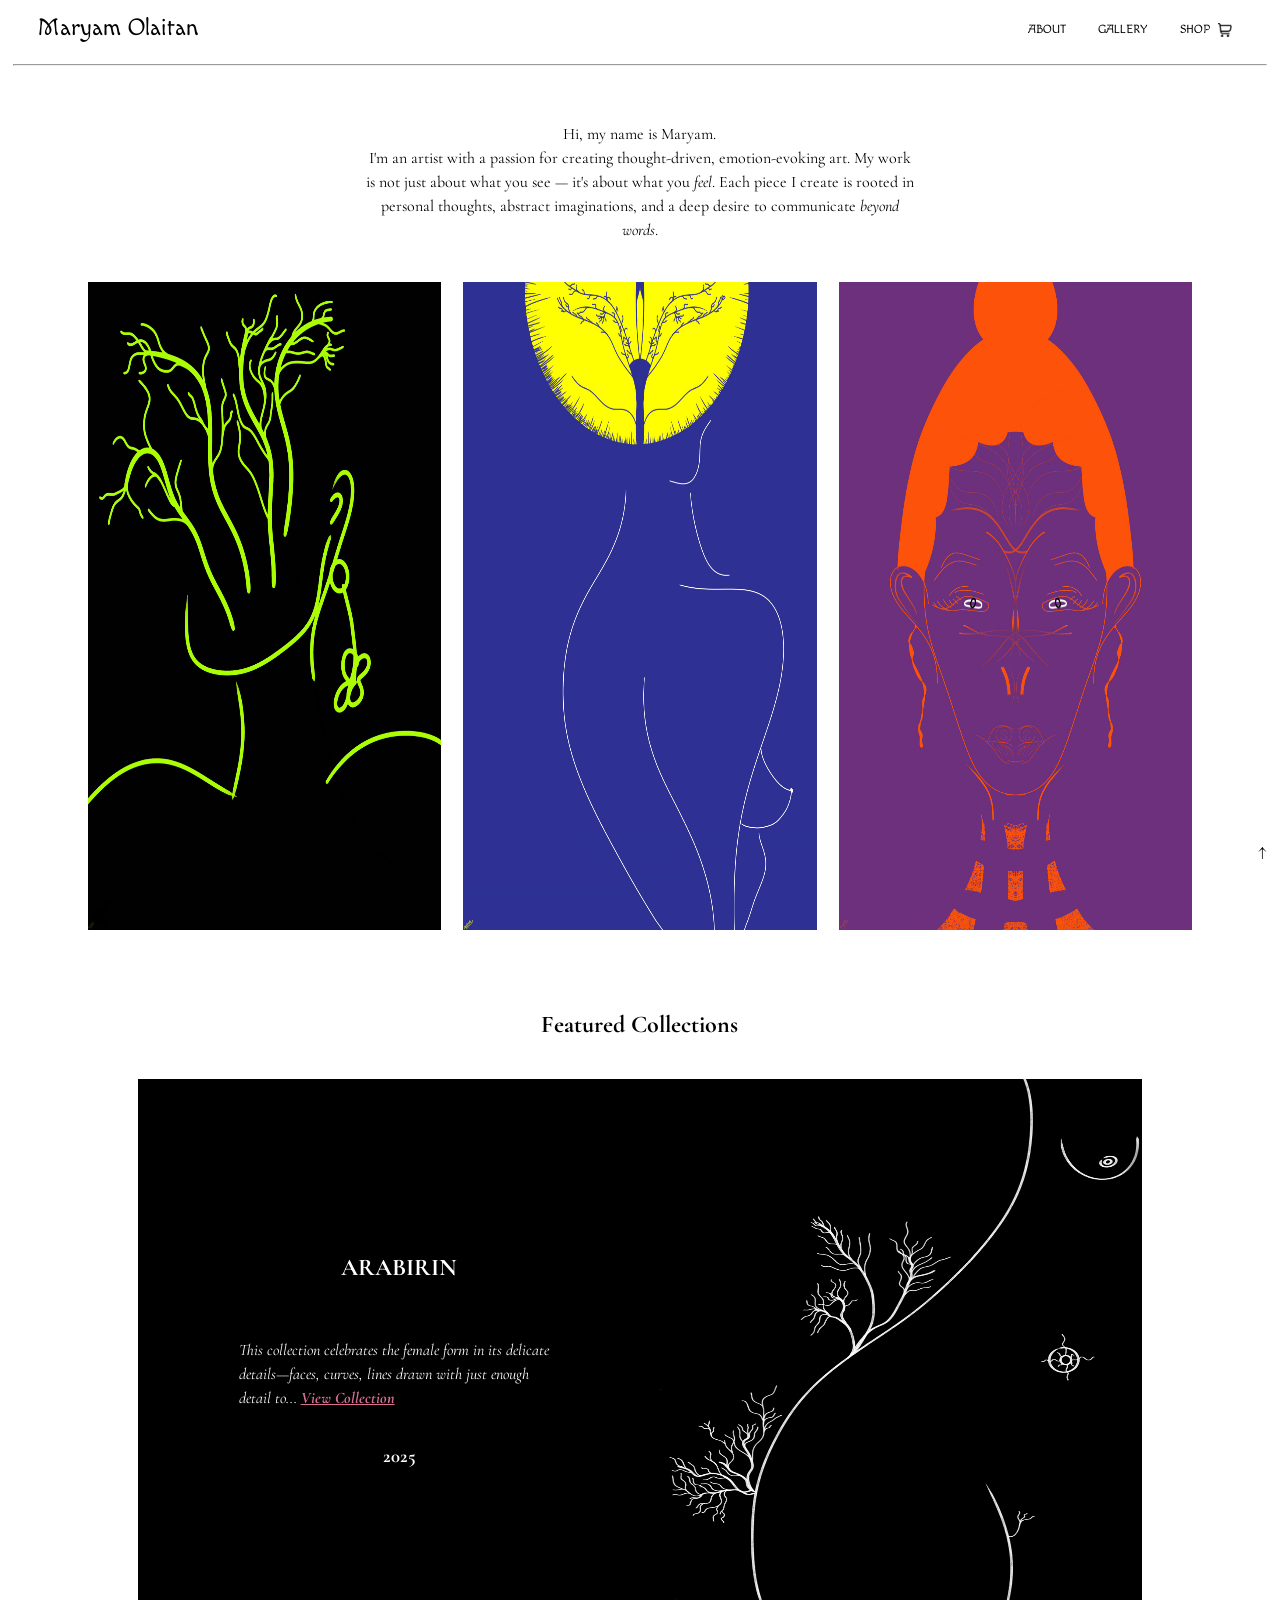
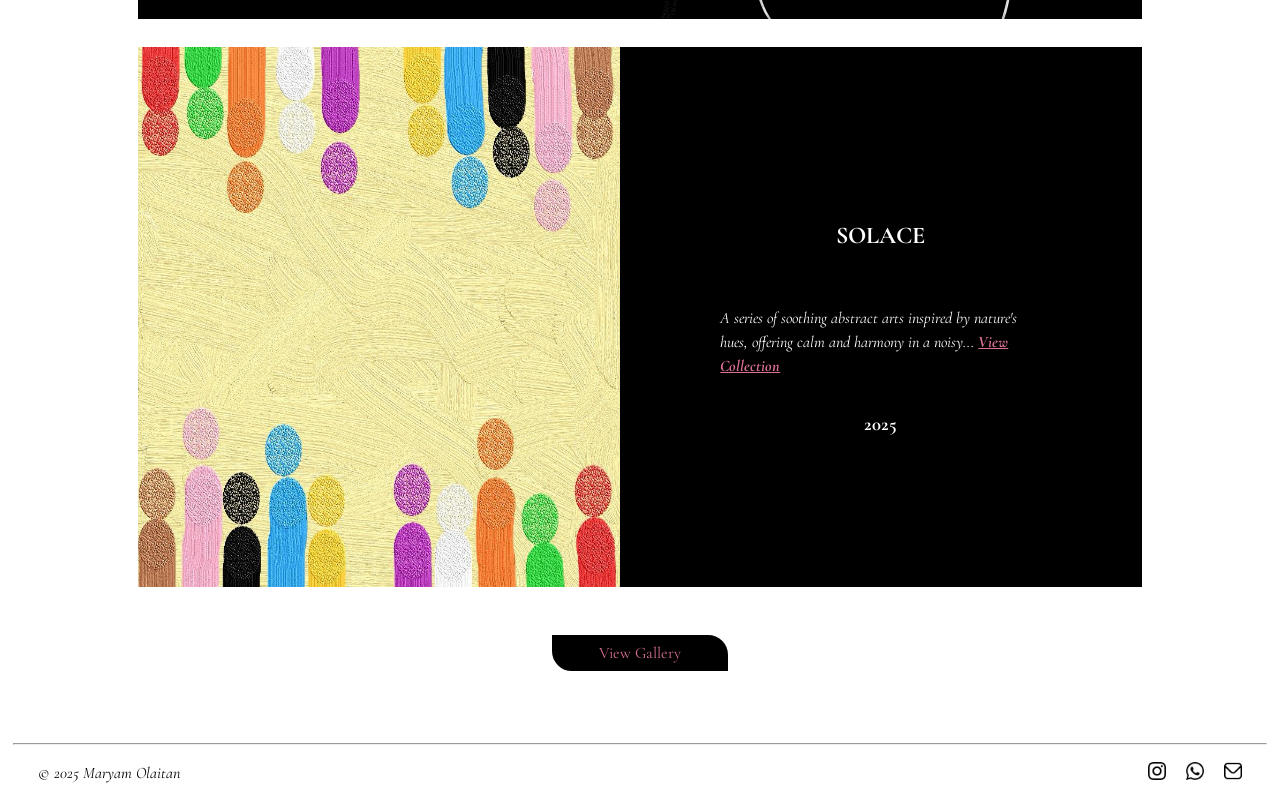
==== index.html @ 12845372 "Add files via upload" ====
<!DOCTYPE html>
<html lang="en">
<head>
    <meta charset="UTF-8">
    <meta name="viewport" content="width=device-width, initial-scale=1.0">
    <meta name="author" content="maryam olaitan">
    <meta name="robots" content="index, follow">
    <meta name="description" content="Maryam Olaitan is a Nigerian contemporary artist known for expressive, emotion-driven abstract artworks. Explore a unique blend of imagination, minimalism, and reflection.">
    <meta name="keywords" content="contemporary art, expressive art, abstract art, Nigerian artist, emotional art, thought-provoking art, Maryam Olaitan art, painting, art gallery Nigeria">
    <meta property="og:type" content="website">
    <meta property="og:title" content="Maryam Olaitan | Expressive & Thought-Provoking Art">
    <meta property="og:description" content="Reflective and emotionally-driven artworks by Lagos-based artist Maryam Olaitan. View abstract digital art that invites personal interpretation.">
    <meta property="og:url" content="https://maryamolaitan.vercel.app">
    <meta property="og:image" content="images/favicon.jpg">
    <meta name="twitter:card" content="summary_large_image">
    <meta name="twitter:title" content="Maryam Olaitan | Expressive & Thought-Provoking Art">
    <meta name="twitter:description" content="Contemporary art by Maryam Olaitan that evokes emotion and reflection.">
    <meta name="twitter:image" content="images/maryam-olaitan-logo.ico">
    <link rel="canonical" href="https://maryamolaitan.vercel.app"/>
    <title>Maryam Olaitan | Nigerian Contemporary Artist</title>
    <link rel="stylesheet" href="style.css">
    <link rel="icon" href="images/maryam-olaitan-logo.ico" type="image/ico">
    <link rel="apple-touch-icon" href="images/maryam-olaitan-logo.ico">
    <script type="application/ld+json">
        {
        "@context": "https://schema.org",
        "@type": "Person",
        "name": "Maryam Olaitan",
        "jobTitle": "Contemporary Artist",
        "url": "https://maryamolaitan.vercel.app",
        "sameAs": [
            "https://www.instagram.com/_maryamolaitan",
            "https://wa.me/2348165536065",
            "mailto:maryamolaitan.m@gmail.com"
        ],
        "image": "https://maryamolaitan.vercel.app/images/maryam-olaitan-logo.ico",
        "description": "Maryam Olaitan is a Lagos-based contemporary artist known for expressive, emotionally rich artworks that inspire deep personal reflection and creative exploration."
        }
    </script>
    <link rel="preconnect" href="https://fonts.googleapis.com">
    <link rel="preconnect" href="https://fonts.gstatic.com" crossorigin>
    <link href="https://fonts.googleapis.com/css2?family=Macondo&display=swap" rel="stylesheet">

    <link rel="preconnect" href="https://fonts.googleapis.com">
    <link rel="preconnect" href="https://fonts.gstatic.com" crossorigin>
    <link href="https://fonts.googleapis.com/css2?family=Cormorant+Garamond:ital,wght@0,300..700;1,300..700&display=swap" rel="stylesheet">
    <meta name="google-site-verification" content="jCi6_Re2JKaOlsRjwWVJISfTvEALxkVdCt9y0InA1Zk"/>
</head>
<body>
    <header>    
        <h1>Maryam Olaitan</h1>
        <nav> 
            <img src="images/menu.png" alt="menu, art sales, website design by Maryam Olaitan" class="menu" onclick="toggleMenu()">
            <ul id="menuList"> 
                <li><a href="about.html">ABOUT</a></li>
                <li><a href="gallery.html">GALLERY</a></li>
                <li><a href="https://paystack.shop/maryamolaitan">SHOP</a></li>
                <li><a href="https://paystack.shop/maryamolaitan"><img src="images/shopping-cart.png" alt="cart icon" class="cart"></a></li>
            </ul>
        </nav>
    </header>
    <hr class="header-hr">
    <main>  
       <div class="up"> 
            <p class="hero"> 
                Hi, my name is Maryam. <br> I'm an artist with a passion for creating thought-driven, emotion-evoking art. My work is not just about what you see — it's about what you <i>feel</i>. Each piece I create is rooted in personal thoughts, abstract imaginations, and a deep desire to communicate <i>beyond words</i>.
            </p>
            <div class="slide-container">
                <div class="slide">
                    <img src="images/arabirin-i-(2025)-artwork-by-maryam-olaitan.jpg" alt="" class="first">
                </div>
                <div class="slide">
                    <img src="images/arabirin-ii-(2025)-artwork-by-maryam-olaitan.jpg" alt=""  class="second">
                </div>
                <div class="slide">
                    <img src="images/arabirin-v-(2025)-artwork-by-maryam-olaitan.jpg" alt="">
                </div>
            </div>
            <div class="tab-container">
                <h2>Featured Collections</h2>
                <div class="tab">
                    <div class="hover-text">
                        <h2>ARABIRIN</h2>
                        <p class="description">This collection celebrates the female form in its delicate details—faces, curves, lines drawn with just enough detail to... <a href="gallery.html#portrait">View Collection</a></p>
                        <h3>2025</h3>
                        </div>
                    <div class="tab-image">    
                        <img src="images/arabirin-iii-(2025)-artwork-by-maryam-olaitan.jpg">
                    </div>
                </div>
                <div class="tab">
                    <div class="tab-image">    
                        <img src="images/solace-i-(2025)-artwork-by-maryam-olaitan.jpg" alt="">
                    </div>
                    <div class="hover-text">
                        <h2>SOLACE</h2>
                        <p class="description">A series of soothing abstract arts inspired by nature's hues, offering calm and harmony in a noisy... <a href="gallery.html#landscape">View Collection</a></p>
                        <h3>2025</h3>
                    </div>
                </div>
                <a href="gallery.html" class="btn">View Gallery</a>
            </div>
        </div>
    </main>
    <a href="#" class="home-btn">↑</a>
    <hr class="footer-hr">
    <footer id="footer">    
        <p>&copy; 2025 Maryam Olaitan</p>
        <div class="icon-container"> 
            <a href="https://instagram.com/_maryamolaitan" aria-label="Instagram" target="_blank"><img src="images/instagram.png" alt="Instagram profile of Maryam Olaitan" class="icon"></a>
            <a href="https://wa.me/2348165536065" aria-label="WhatsApp" target="_blank"><img src="images/whatsapp.png" alt="WhatsApp chat of Maryam Olaitan" class="icon"></a>
            <a href="mailto:maryamolaitan.m@gmail.com" aria-label="Email" target="_blank"><img src="images/email.png" alt="Email address of" class="icon email"></a>
        </div>
    </footer>
    <script>
        let menuList = document.getElementById('menuList')
        menuList.style.maxHeight = '0px'; 
        function toggleMenu() { 
        if(menuList.style.maxHeight == '0px'){menuList.style.maxHeight = '96vh';}
        else{menuList.style.maxHeight = '0px';}
        }
    </script>
    <script defer data-domain="maryamolaitan.vercel.app" src="https://plausible.io/js/script.js"></script>
</body>
</html>
---- style.css ----
html {
    overflow-x: hidden;
}

body {
    background-color: #fff;
    color: #000;
    scroll-behavior: smooth;
    width: 98vw;
    height: fit-content;
    margin: 0 auto;
    scrollbar-width: none;
    font-family: "Cormorant Garamond", serif;
    font-optical-sizing: auto;
    font-style: normal;
}

header {
    width: 96%;
    height: 56px;
    margin: 0 auto;
    padding: 0 8px;
    display: flex;
    flex-flow: row;
    justify-content: space-between;
    align-items: center;
    background-color: #fff;
    top: 0;
    z-index: 1;
    position: sticky;
}

header h1 {
    width: 50%;
    margin: 0 auto;
    display: flex;
    flex-flow: row;
    justify-content: left;
    align-items: center;
    font-size: 24px;
    font-family: "Macondo";
    font-weight: 400;
    font-style: normal;
}

.menu {
    display: none;
}

nav {
    width: 50%;
}

nav ul {   
    display: flex;
    flex-flow: row;
    justify-content: right;
    align-items: center;
}

ul li {
    list-style: none;
    margin-left: 32px;
}

li a {
    font-size: 12px;
    color: #000;
    text-decoration: none;
    font-family: "Macondo";
    font-weight: 400;
    font-style: normal;
}

li a:hover {
    opacity: 60%;
}

li .cart {
    width: 14px;
    height: 14px;
    margin-left: -24px;
    margin-top: 8px;
    animation: cart  4s infinite;
}

@keyframes cart { 
    100% {
        transform: rotate(360deg);
    }
}

nav ul li img:hover {
    animation-play-state: paused;
}

.header-hr {
    top: 56px;
    z-index: 1;
    position: sticky;
}

main {
    width: 100%;
    height: max-content;
    margin: 0 auto;
    margin-bottom: 40px;
    display: flex;
    flex-flow: column;
    justify-content: center;
    align-items: center;
}

.up, .down {
    width: 100%;
    height: max-content;
    margin: 0 auto;
    margin-top: 28px;
    display: flex;
    flex-flow: column;
    align-items: center;
}

.hero {
    width: 44%;
    height: max-content;
    margin: 0 auto;
    margin-top: 20px;
    text-align: center;
}

p {
    line-height: 1.5;
}

.slide-container {
    width: 88%;
    height: max-content;
    margin: 0 auto;
    margin-top: 40px;
    display: flex;
    flex-flow: row;
    justify-content: space-between;
    align-items: center;
}

.slide-container .slide {
    position: relative;
    width: 32%;
    height: 72vh;
}

.slide-container .slide img {
    width: 100%;
    height: 100%;
    margin: auto;
    animation: bottom 2s 1 ease-in-out;
}

@keyframes bottom {
    0% {
        opacity: 10%;
    }
    50% {
        opacity: 50%;
    }
    100% {
        opacity: 100%;
    }
}

.tab-container {
    width: 80%;
    height: max-content;
    margin: 0 auto;
    margin-top: 40px;
    display: flex;
    flex-flow: column;
    align-items: center;
}

.tab-container h2 {
    margin: 40px auto;
}

.tab-container .tab {
    width: 100%;
    height: 60vh;
    margin: 0 auto;
    margin-bottom: 28px;
    display: flex;
    flex-flow: row;
    justify-content: space-between;
    align-items: center;
    background-color: #000;
}

.tab-container .tab .tab-image {
    width: 48%;
    height: 100%;
}

.tab-container .tab .tab-image img {
    width: 100%;
    height: 100%;
}

.tab-container .tab .hover-text {
    width: 32%;
    height: 100%;
    margin: 0 auto;
    display: flex;
    flex-flow: column;
    justify-content: center;
    align-items: center;
    color: #fff;
}

.tab-container .tab .hover-text p {
    font-style: italic;
}

.tab-container .tab .hover-text p a {
    color: #d87093;
    font-weight: 800;
    font-style: oblique;
}

.btn {
    text-decoration: none;
    text-align: center; 
    color: #d87093;
    background-color: #000;
    width: 16%;
    margin: 0 auto;
    margin-top: 20px;
    border: 8px solid #000;
    border-top-right-radius: 20px;
    border-bottom-left-radius: 20px;
}

.btn:hover {
    opacity: 70%;
    transform: scale(1.05);
}

.home-btn {
    position: sticky;
    bottom: 4%;
    left: 100%;
    z-index: 1;
    overflow: hidden;
    font-size: 20px;
    color: #000;
    text-decoration: none;
    scroll-behavior: smooth;
}

footer {
    width: 96%;
    height: 40px;
    margin: 0 auto;
    padding: auto;
    display: flex;
    flex-flow: row;
    justify-content: space-between;
    align-items: center;
    font-size: 16px;
}

footer .icon-container {
    width: fit-content;
    height: 100%;
    display: flex;
    flex-flow: row;
    justify-content: space-evenly;
    align-items: center;
}

footer p {
    font-size: 16px;
    font-style: italic;
}

footer .icon-container .icon {
    width: 18px;
    height: 18px;
    margin-left: 20px;
}

footer .icon-container .icon:hover {
    opacity: 60%;
}

@media screen and (max-width: 821px) {
    .hero {
        width: 60%;
    }

    .slide-container {
        width: 96%;
    }

    .slide-container .slide{
        height: 48vh;
    }

    .tab-container {
        width: 92%;
    }
}
@media screen and (max-width: 768px) {
    header {
        height: 48px;
        padding: 0 8px;
        flex-flow: row;
        justify-content: space-between;
        align-items: center;
        top: 0;
        z-index: 1;
        position: sticky;
        scrollbar-width: none;
    }

    .menu {
        width: 24px;
        height: 24px;
        margin-right: 8px;
        display: flex;
        flex-flow: row;
        float: right;
        cursor: pointer;
    }

    #menuList {
        transition: all 0.25s;
    }

    nav ul {
        width: 96%;
        height: 96vh;
        margin: 0 auto;
        flex-flow: column;
        top: 40px;
        right: 0;
        position: absolute;
        z-index: 1;
        overflow: hidden;
        background-color: #fff;
        display: flex;
        flex-flow: column; 
        justify-content: center;
        align-items: center;
    }

    ul li {
        margin-bottom: 28px;
        margin-left: -20px;
    }

    ul li a {
        color: #000;
    }

    ul .cart {
        margin: 0 auto;
        margin-top: 0;
    }

    .header-hr {
        top: 48px;
    }

    .hero {
        width: 88%;
    }

    .slide-container {
        flex-flow: column;
    }

    .slide-container .slide {
        width: 96%;
        margin-bottom: 8px;
    }
    
    .slide-container .slide img {
        width: 100%;
    }

    .tab-container {
        width: 96%;
    }
        
    .tab-container .tab {
        width: 96%;
        height: max-content;
        margin-bottom: 12px;
        display: flex;
        flex-flow: column;
    }

    .tab-container .tab .tab-image {
        width: 100%;
        height: 100%;
    }

    .tab-container .tab .tab-image img {
        width: 100%;
        height: 100%;
    }

    .tab-container .tab .hover-text {
        width: 88%;
        justify-content: center;
    }

    .tile {
        width: 92%;
        height: max-content;
        display: flex;
        flex-flow: column;
    }

    .tile div {
        width: 100%;
        height: max-content;
        margin-top: 0;
        flex-flow: column;
        justify-content: center;
    }

    .tile div img {
        width: 100%;
        height: 64vh;
        margin: 0 auto;
        margin-bottom: 4px;
    }
}

@media screen and (max-width: 480px) {    
    header h1 {
        font-size: 16px;
    }
    
    header h1, .menu {
        margin-top: 4px;
    }

    .menu {
        width: 16px;
        height: 16px;
    }

    .hero {
        margin-top: 0;
    }

    .slide-container .slide {
        height: 68vh;
    }

    .slide-container .slide .hover-text {
        width: 84%;
    }

    .btn {
        width: 32%;
    }

    footer p {
        font-size: 12px;
    }

    footer .icon-container .icon {
        width: 16px;
        height: 16px;
        margin-left: 12px;
    }
}

@media screen and (max-width: 328px) {
    .slide-container .slide {
        height: 64vh;
    }

    footer .icon-container .icon {
        width: 14px;
        height: 14px;
    }
}
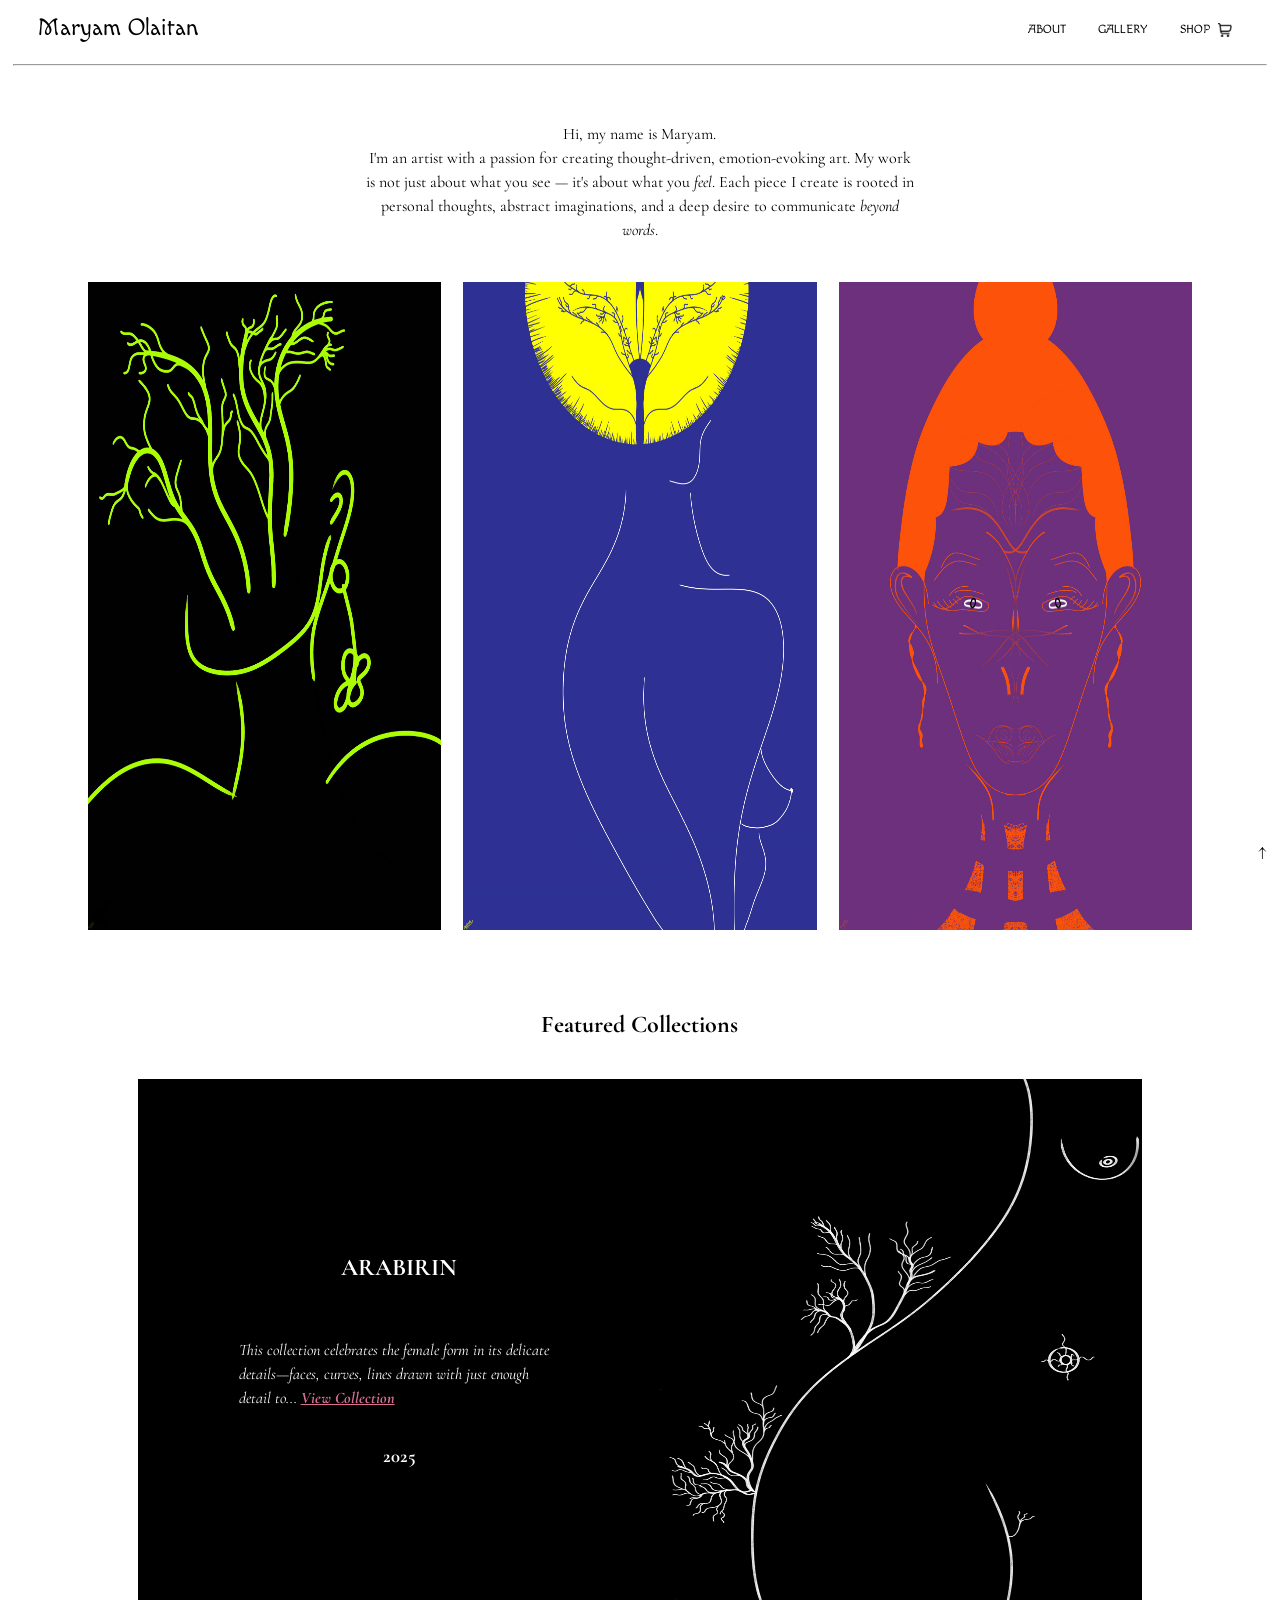
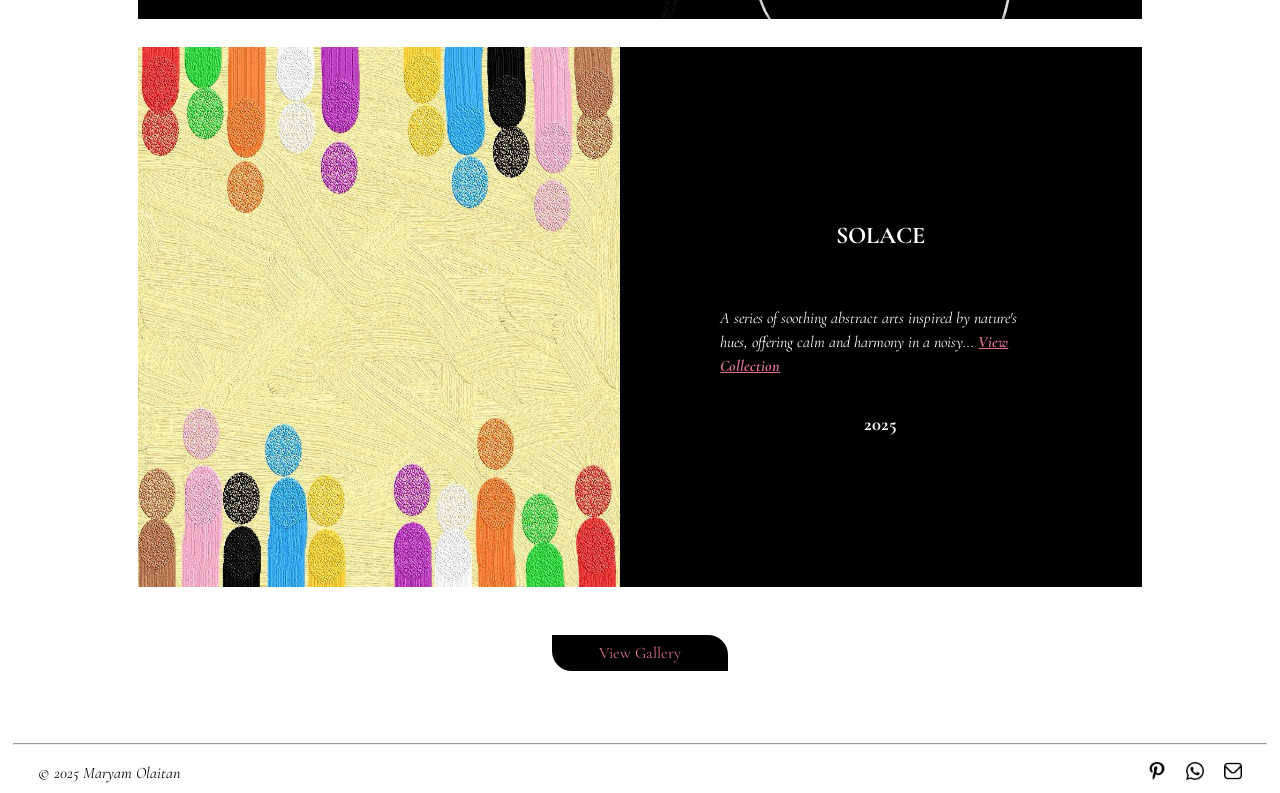
==== commit 84ec608e: "Update index.html" ====
--- a/index.html
+++ b/index.html
@@ -45,6 +45,7 @@
     <link rel="preconnect" href="https://fonts.gstatic.com" crossorigin>
     <link href="https://fonts.googleapis.com/css2?family=Cormorant+Garamond:ital,wght@0,300..700;1,300..700&display=swap" rel="stylesheet">
     <meta name="google-site-verification" content="jCi6_Re2JKaOlsRjwWVJISfTvEALxkVdCt9y0InA1Zk"/>
+    <meta name="google-site-verification" content="3F7-zCLc4ZStGQWOf8-VTvma2lkzkxKAdrXJQoc21-w" />
 </head>
 <body>
     <header>    
@@ -67,13 +68,13 @@
             </p>
             <div class="slide-container">
                 <div class="slide">
-                    <img src="images/arabirin-i-(2025)-artwork-by-maryam-olaitan.jpg" alt="" class="first">
+                    <a href="https://paystack.com/buy/arabirin-i"><img src="images/arabirin-i-(2025)-artwork-by-maryam-olaitan.jpg" alt="arabirin-i (2025) artwork by nmaryam olaitan"></a>
                 </div>
                 <div class="slide">
-                    <img src="images/arabirin-ii-(2025)-artwork-by-maryam-olaitan.jpg" alt=""  class="second">
+                    <a href="https://paystack.com/buy/arabirin-ii"><img src="images/arabirin-ii-(2025)-artwork-by-maryam-olaitan.jpg" alt="arabirin-ii (2025) artwork by maryam olaitan"></a>
                 </div>
                 <div class="slide">
-                    <img src="images/arabirin-v-(2025)-artwork-by-maryam-olaitan.jpg" alt="">
+                    <a href="https://paystack.com/buy/arabirin-v"><img src="images/arabirin-v-(2025)-artwork-by-maryam-olaitan.jpg" alt="arabirin-v (2025) artwork by maryam olaitan"></a>
                 </div>
             </div>
             <div class="tab-container">
@@ -85,12 +86,12 @@
                         <h3>2025</h3>
                         </div>
                     <div class="tab-image">    
-                        <img src="images/arabirin-iii-(2025)-artwork-by-maryam-olaitan.jpg">
+                        <img src="images/arabirin-iii-(2025)-artwork-by-maryam-olaitan.jpg" alt="arabirin-iii (2025) artwork by maryam olaitan">
                     </div>
                 </div>
                 <div class="tab">
                     <div class="tab-image">    
-                        <img src="images/solace-i-(2025)-artwork-by-maryam-olaitan.jpg" alt="">
+                        <img src="images/solace-i-(2025)-artwork-by-maryam-olaitan.jpg" alt="solace-i (2025) artwork by maryam olaitan">
                     </div>
                     <div class="hover-text">
                         <h2>SOLACE</h2>
@@ -107,7 +108,7 @@
     <footer id="footer">    
         <p>&copy; 2025 Maryam Olaitan</p>
         <div class="icon-container"> 
-            <a href="https://instagram.com/_maryamolaitan" aria-label="Instagram" target="_blank"><img src="images/instagram.png" alt="Instagram profile of Maryam Olaitan" class="icon"></a>
+            <a href="https://www.pinterest.com/olaitanmaryamm/" aria-label="Pinterest" target="_blank"><img src="images/pinterest.png" alt="Pinterest profile of Maryam Olaitan, icon by Pixel Perfect (flat icon)" class="icon"></a>
             <a href="https://wa.me/2348165536065" aria-label="WhatsApp" target="_blank"><img src="images/whatsapp.png" alt="WhatsApp chat of Maryam Olaitan" class="icon"></a>
             <a href="mailto:maryamolaitan.m@gmail.com" aria-label="Email" target="_blank"><img src="images/email.png" alt="Email address of" class="icon email"></a>
         </div>
@@ -123,3 +124,7 @@
     <script defer data-domain="maryamolaitan.vercel.app" src="https://plausible.io/js/script.js"></script>
 </body>
 </html>
+
+
+
+
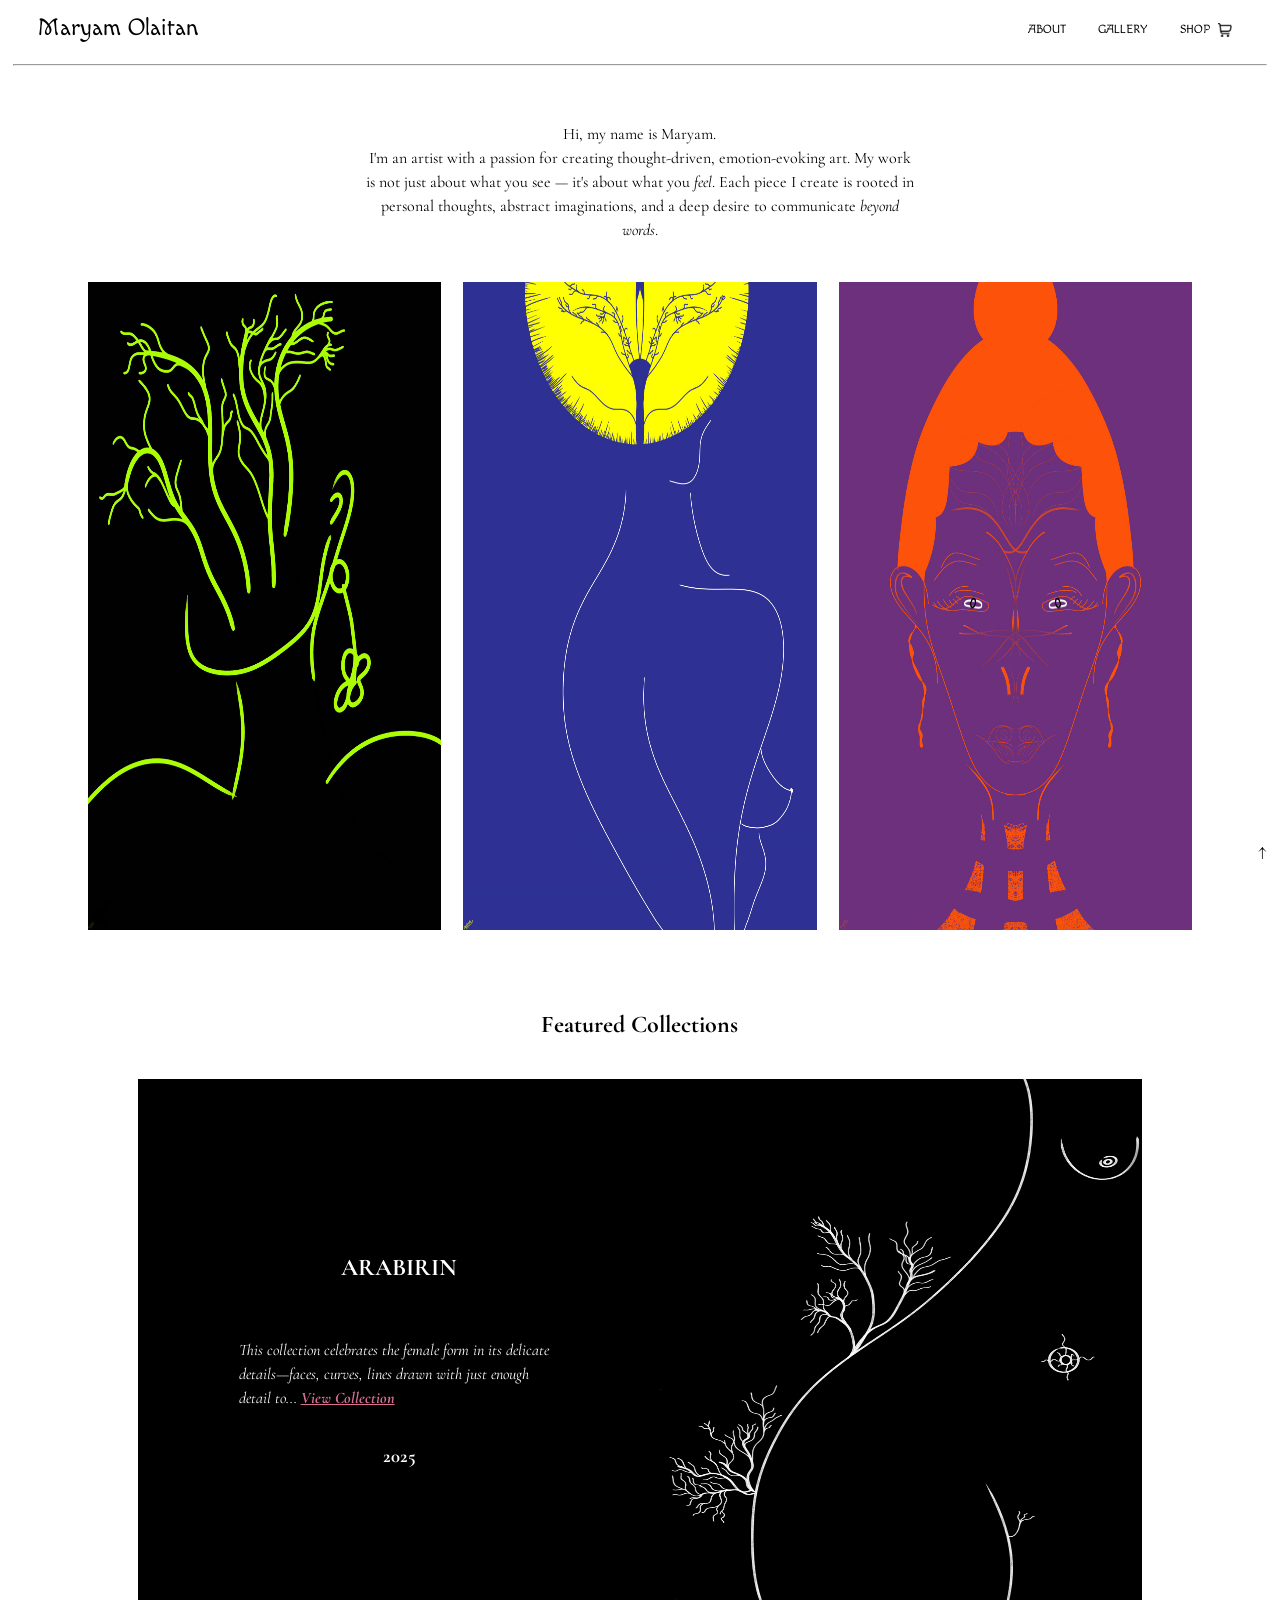
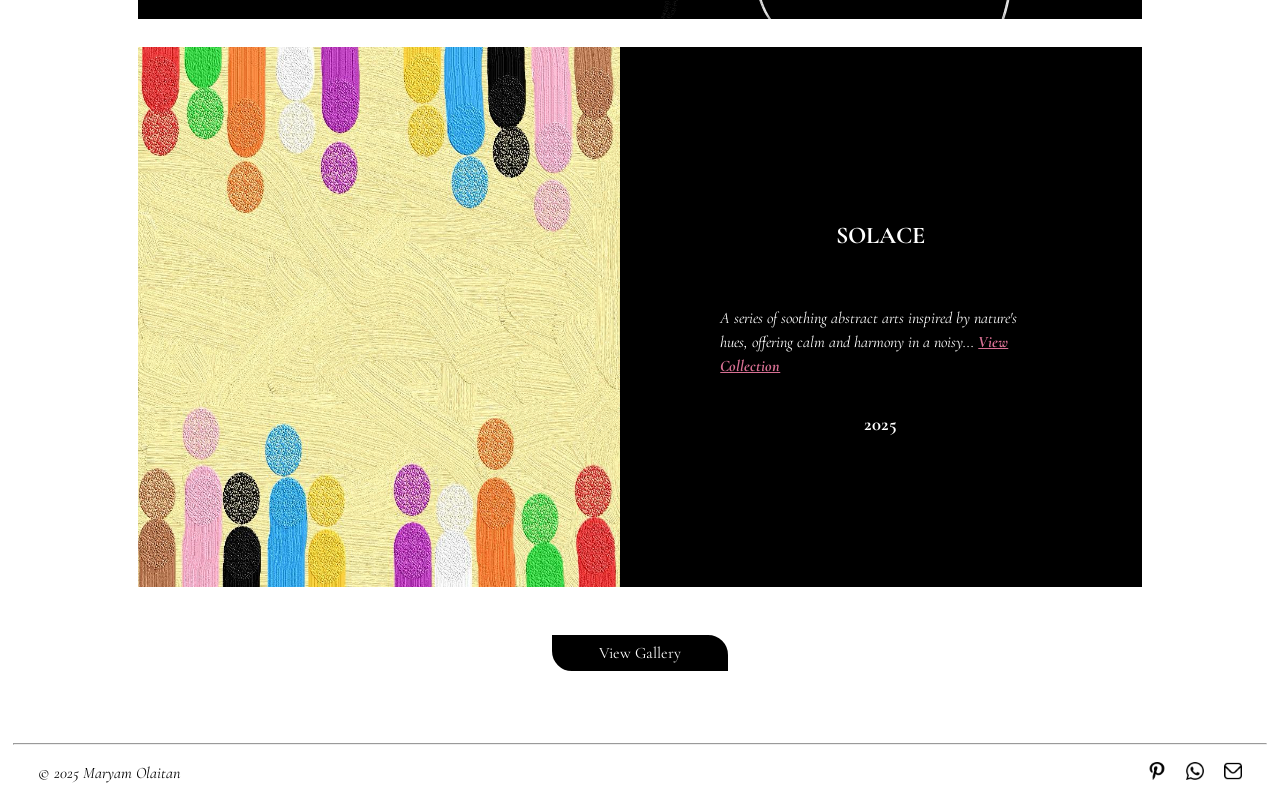
==== commit fad483fa: "Update index.html" ====
--- a/index.html
+++ b/index.html
@@ -16,6 +16,7 @@
     <meta name="twitter:title" content="Maryam Olaitan | Expressive & Thought-Provoking Art">
     <meta name="twitter:description" content="Contemporary art by Maryam Olaitan that evokes emotion and reflection.">
     <meta name="twitter:image" content="images/maryam-olaitan-logo.ico">
+    <meta name="p:domain_verify" content="b9dd3af00a09acbc20f72b8372e05448"/>
     <link rel="canonical" href="https://maryamolaitan.vercel.app"/>
     <title>Maryam Olaitan | Nigerian Contemporary Artist</title>
     <link rel="stylesheet" href="style.css">
@@ -29,7 +30,7 @@
         "jobTitle": "Contemporary Artist",
         "url": "https://maryamolaitan.vercel.app",
         "sameAs": [
-            "https://www.instagram.com/_maryamolaitan",
+            "https://www.pinterest.com/olaitanmaryamm/",
             "https://wa.me/2348165536065",
             "mailto:maryamolaitan.m@gmail.com"
         ],
@@ -95,7 +96,7 @@
                     </div>
                     <div class="hover-text">
                         <h2>SOLACE</h2>
-                        <p class="description">A series of soothing abstract arts inspired by nature's hues, offering calm and harmony in a noisy... <a href="gallery.html#landscape">View Collection</a></p>
+                        <p class="description">A series of soothing abstract arts inspired by nature's hues, offering calm and harmony in a noisy... <a href="gallery.html#solace">View Collection</a></p>
                         <h3>2025</h3>
                     </div>
                 </div>
@@ -128,3 +129,6 @@
 
 
 
+
+
+
--- a/style.css
+++ b/style.css
@@ -229,7 +229,7 @@
 .btn {
     text-decoration: none;
     text-align: center; 
-    color: #d87093;
+    color: #fff;
     background-color: #000;
     width: 16%;
     margin: 0 auto;
@@ -488,4 +488,5 @@
         width: 14px;
         height: 14px;
     }
-}+
+}
